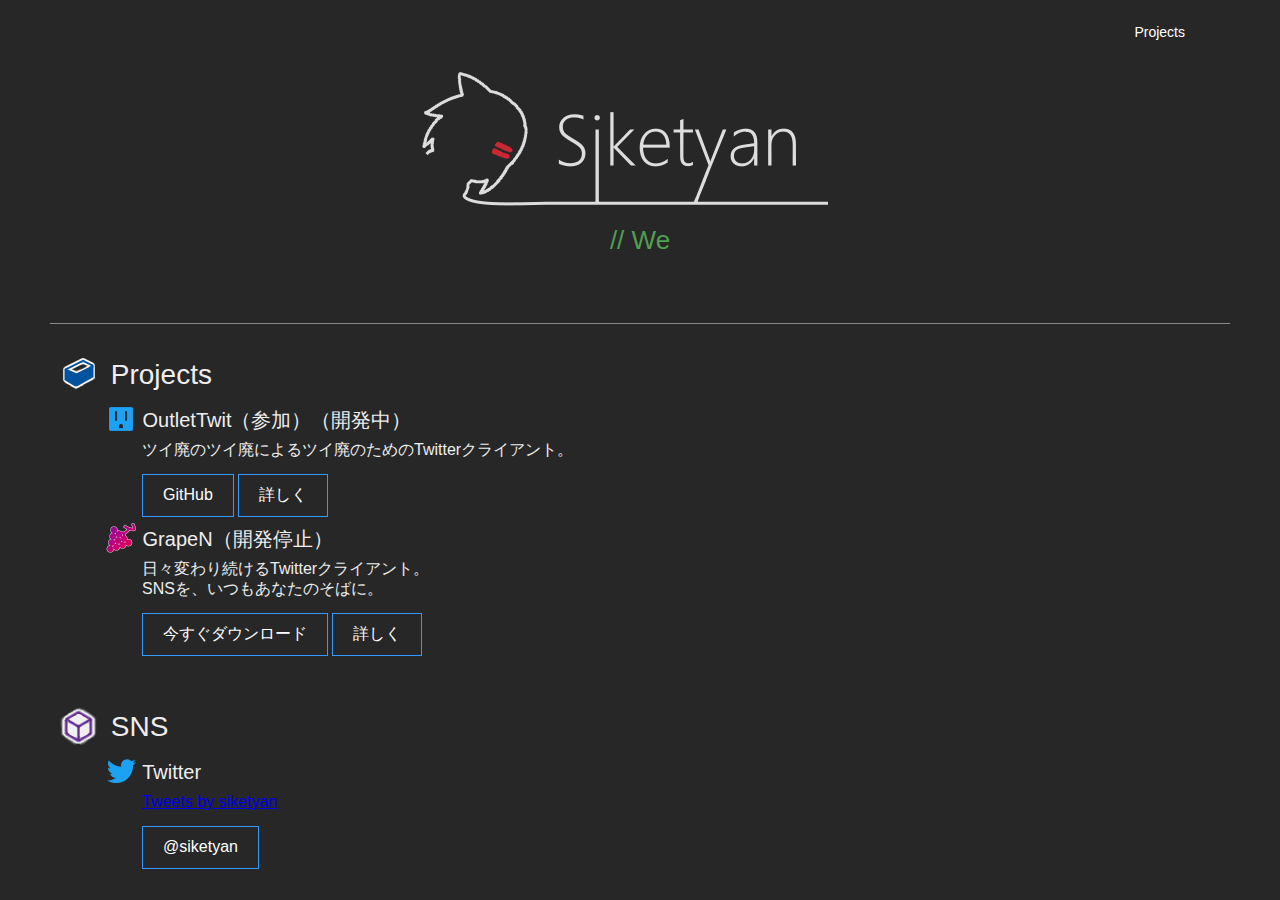
==== index.html @ 634c2048 "GrapeN開発停止の表記を追加" ====
<!DOCTYPE html>
<html lang="ja">
  <head>
    <meta charset="utf-8" />
    <title>Siketyan</title>
    <link rel="stylesheet" href="/css/reset.min.css" />
    <link rel="stylesheet" href="/css/style.css" />
    <script type="text/javascript" src="//code.jquery.com/jquery-2.2.4.min.js"></script>
    <script type="text/javascript" src="/js/intro.js"></script>
  </head>
  <body>
    <header class="menu">
      <div class="wrapper">
        <ul class="menu-list menu-right">
          <li>Projects</li>
        </ul>
      </div>
    </header>
    <div class="intro" align="center">
      <img src="/img/logo.png">
      <h1 id="intro-text">Web Designer, Software Developer</h1>
      <hr class="intro-hr">
    </div>
    <div class="wrapper">
      <h2><img src="/img/variable.png"> Projects</h2>
  
      <h3 class="depth-1"><img src="/img/outlettwit.png" width="32"> OutletTwit（参加）（開発中）</h3>
      <p class="depth-2">
        ツイ廃のツイ廃によるツイ廃のためのTwitterクライアント。<br>
        <a href="//github.com/outlettwit/outlettwit-for-windows" target="_blank" class="button">GitHub</a>
        <a href="//twitter.com/outlettwit" target="_blank" class="button">詳しく</a>
      </p>
      
      <h3 class="depth-1"><img src="/img/grapen.png" width="32"> GrapeN（開発停止）</h3>
      <p class="depth-2">
        日々変わり続けるTwitterクライアント。<br>
        SNSを、いつもあなたのそばに。<br>
        <a href="//dl.sikeserver.com/pub/GrapeN/latest" target="_blank" class="button">今すぐダウンロード</a>
        <a href="/grapen/" class="button">詳しく</a>
      </p>
      <br>


      <h2><img src="/img/method.png"> SNS</h2>

      <h3 class="depth-1"><img src="/img/twitter.png" width="32"> Twitter</h3>
      <p class="depth-2">
        <a class="twitter-timeline" data-lang="ja" data-theme="dark" data-tweet-limit="3"
           data-chrome="noheader nofooter transparent" href="https://twitter.com/siketyan">
          Tweets by siketyan
        </a><br>
        <a href="//twitter.com/siketyan" target="_blank" class="button">@siketyan</a>
      </p>
    </div>

    <script async src="//platform.twitter.com/widgets.js" charset="utf-8"></script>
  </body>
</html>
---- css/style.css ----
/* elements */
* {
  font-family: 'Segoe UI', 'Meiryo UI', 'Meiryo', sans-serif;
}

body {
  background-color: #272727;
  color: #EEE;
  width: 100%;
}

h2, h3 {
  font-family: 'Segoe UI Light', 'Yu Gothic UI Light', 'Meiryo UI', 'Meiryo', sans-serif;
  font-weight: normal;
  font-size: 28px;
  margin-top: 30px;
}

h3 {
  font-size: 20px;
  margin-top: 10px;
}

h2 img, h3 img {
  vertical-align: middle;
  margin-top: -5px;
}

p {
  line-height: 1.3em;
  margin: 5px 0;
}

/* ids */
#intro-text {
  font-family: 'Consolas', 'Segoe UI Light', 'Yu Gothic UI', 'Meiryo', sans-serif;
  font-size: 26px;
  font-weight: lighter;
}

#intro-text.comment {
  color: #519F50;
}

/* classes */
.button {
  border: #3399FF 1px solid;
  color: #FFF;
  display: inline-block;
  padding: 10px 20px;
  text-decoration: none;
  margin-top: 13px;
}

.button:hover {
  cursor: pointer;
  background-color: #333;
}

.card {
  background-color: #DDD;
  border-radius: 7px;
  color: #222;
  margin: 15px 100px;
  min-height: 50px;
  padding: 20px 40px;
}

.depth-1 {
  margin-left: 50px;
}

.depth-2 {
  margin-left: 87px;
}

.intro {
  width: 100%;
  padding: 0;
}

.intro-hr {
  border-color: #888;
  margin: 70px 50px 0px 50px;
  max-width: 1280px;
}

.menu {
  background-color: #272727;
  height: 64px;
}

.menu-static {
  position: absolute;
  top: 0;
  left: 0;
  right: 0;
}

.menu-transperent {
  background-color: transparent;
}

.menu-list {
  display: inline-block;
  float: left;
  font-size: 0;
  max-height: 64px;
  overflow: hidden;
  width: 50%;
}

.menu-list > li {
  color: #FFF;
  display: inline-block;
  font-size: 14px;
  padding: 25px 40px;
  zoom: 1;
}

.menu-list > li:hover {
  cursor: pointer;
  background-color: #333;
}

.menu-right {
  float: right;
  text-align: right;
}

.menu-header {
  font-size: 18px !important;
  padding: 23px 40px !important;
}

.wrapper {
  margin: auto;
}

/* media queries */
@media (max-width: 768px) {

}

@media (min-width: 768px) and (max-width: 992px) {
  .wrapper {
    width: 750px;
  }
}

@media (min-width: 992px) and (max-width: 1200px) {
  .wrapper {
    width: 970px;
  }
}

@media (min-width: 1200px) {
  .wrapper {
    width: 1170px;
  }
}
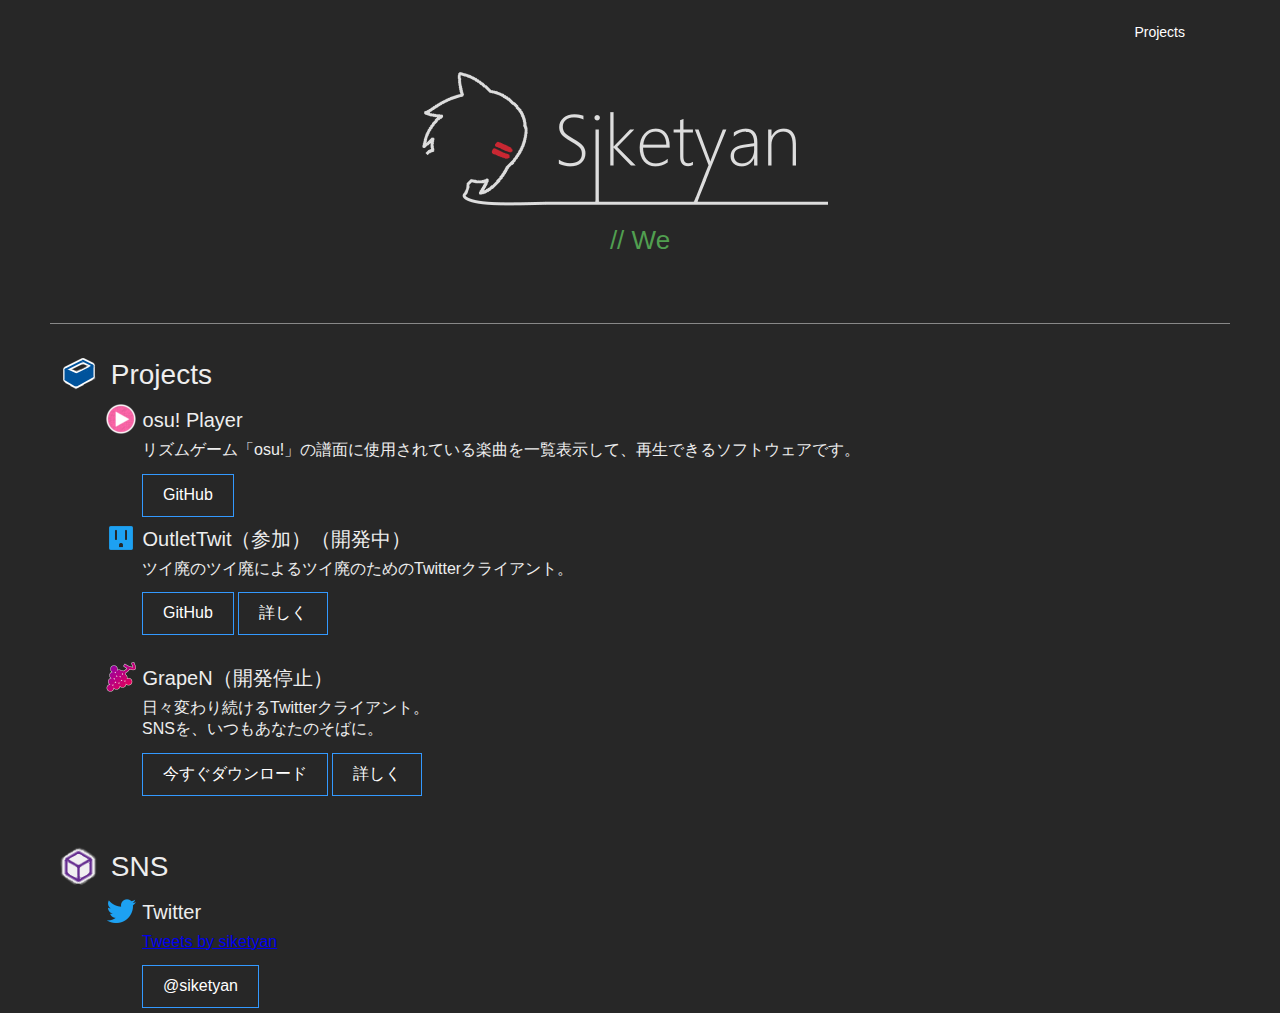
==== commit 83970675: "osu! Playerを追加" ====
--- a/index.html
+++ b/index.html
@@ -24,12 +24,19 @@
     <div class="wrapper">
       <h2><img src="/img/variable.png"> Projects</h2>
   
+      <h3 class="depth-1"><img src="/img/osu-player.png"> osu! Player</h3>
+      <p class="depth-2">
+        リズムゲーム「osu!」の譜面に使用されている楽曲を一覧表示して、再生できるソフトウェアです。<br>
+        <a href="//github.com/Siketyan/osu-Player" target="_blank" class="button">GitHub</a>
+      <br>
+  
       <h3 class="depth-1"><img src="/img/outlettwit.png" width="32"> OutletTwit（参加）（開発中）</h3>
       <p class="depth-2">
         ツイ廃のツイ廃によるツイ廃のためのTwitterクライアント。<br>
         <a href="//github.com/outlettwit/outlettwit-for-windows" target="_blank" class="button">GitHub</a>
         <a href="//twitter.com/outlettwit" target="_blank" class="button">詳しく</a>
       </p>
+      <br>
       
       <h3 class="depth-1"><img src="/img/grapen.png" width="32"> GrapeN（開発停止）</h3>
       <p class="depth-2">
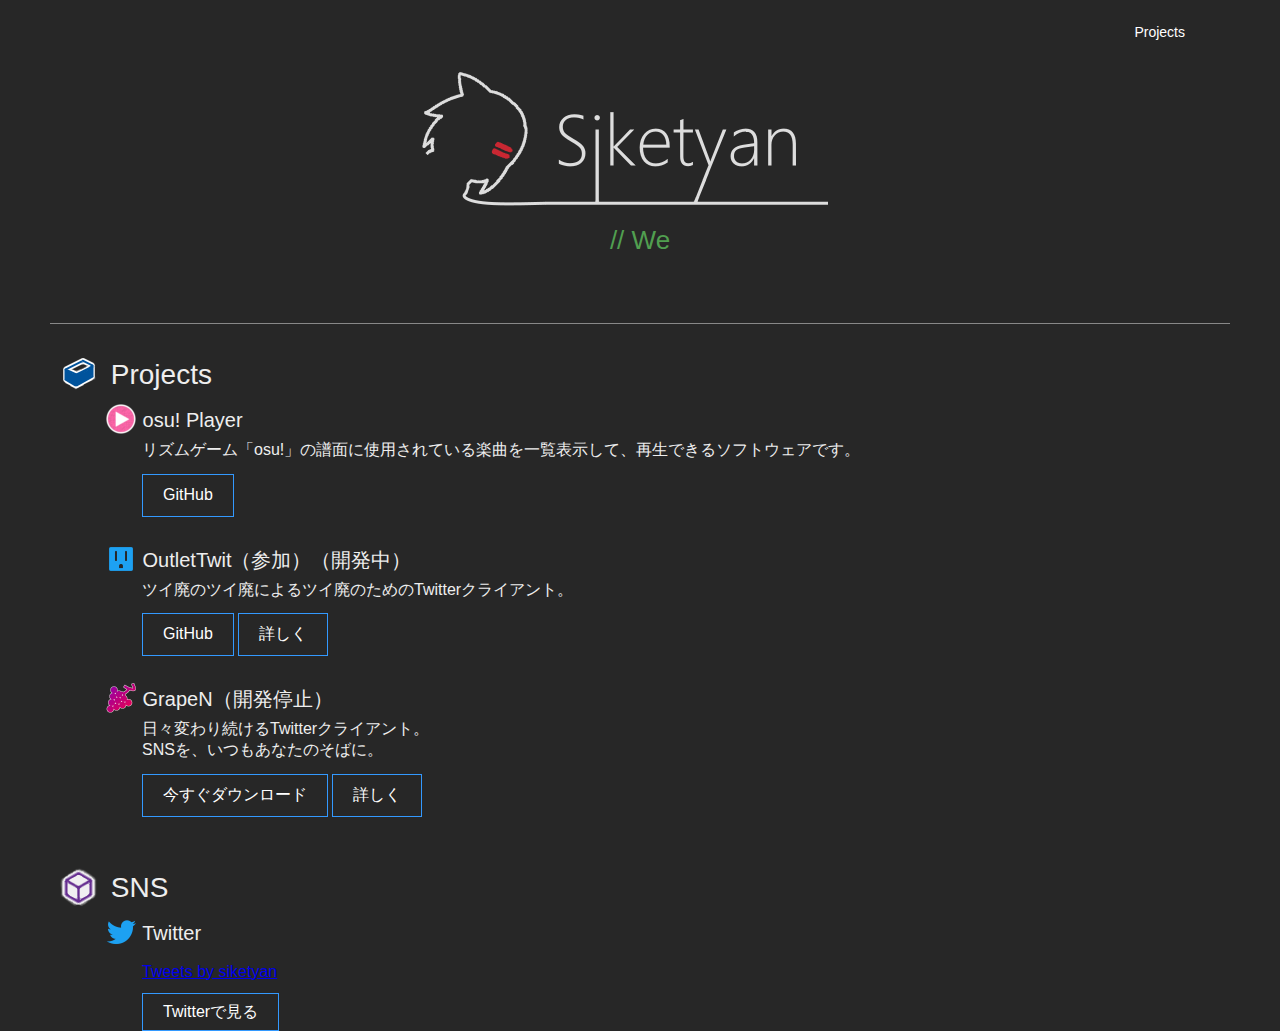
==== commit 0f4e107b: "Twitterタイムラインの余白とボタンを修正" ====
--- a/index.html
+++ b/index.html
@@ -28,6 +28,7 @@
       <p class="depth-2">
         リズムゲーム「osu!」の譜面に使用されている楽曲を一覧表示して、再生できるソフトウェアです。<br>
         <a href="//github.com/Siketyan/osu-Player" target="_blank" class="button">GitHub</a>
+      </p>
       <br>
   
       <h3 class="depth-1"><img src="/img/outlettwit.png" width="32"> OutletTwit（参加）（開発中）</h3>
@@ -51,13 +52,20 @@
       <h2><img src="/img/method.png"> SNS</h2>
 
       <h3 class="depth-1"><img src="/img/twitter.png" width="32"> Twitter</h3>
-      <p class="depth-2">
-        <a class="twitter-timeline" data-lang="ja" data-theme="dark" data-tweet-limit="3"
-           data-chrome="noheader nofooter transparent" href="https://twitter.com/siketyan">
-          Tweets by siketyan
-        </a><br>
-        <a href="//twitter.com/siketyan" target="_blank" class="button">@siketyan</a>
-      </p>
+      <br>
+      <div class="depth-2" style="max-width:512px;">
+        <div class="row">
+          <div class="col-md-5">
+            <a class="twitter-timeline" data-lang="ja" data-theme="dark" data-tweet-limit="5"
+               data-chrome="noheader nofooter transparent" href="https://twitter.com/siketyan">
+              Tweets by siketyan
+            </a><br>
+          </div>
+          <div class="col-md-7">
+            <a href="//twitter.com/siketyan" target="_blank" class="button">Twitterで見る</a>
+          </div>
+        </div>
+      </div>
     </div>
 
     <script async src="//platform.twitter.com/widgets.js" charset="utf-8"></script>
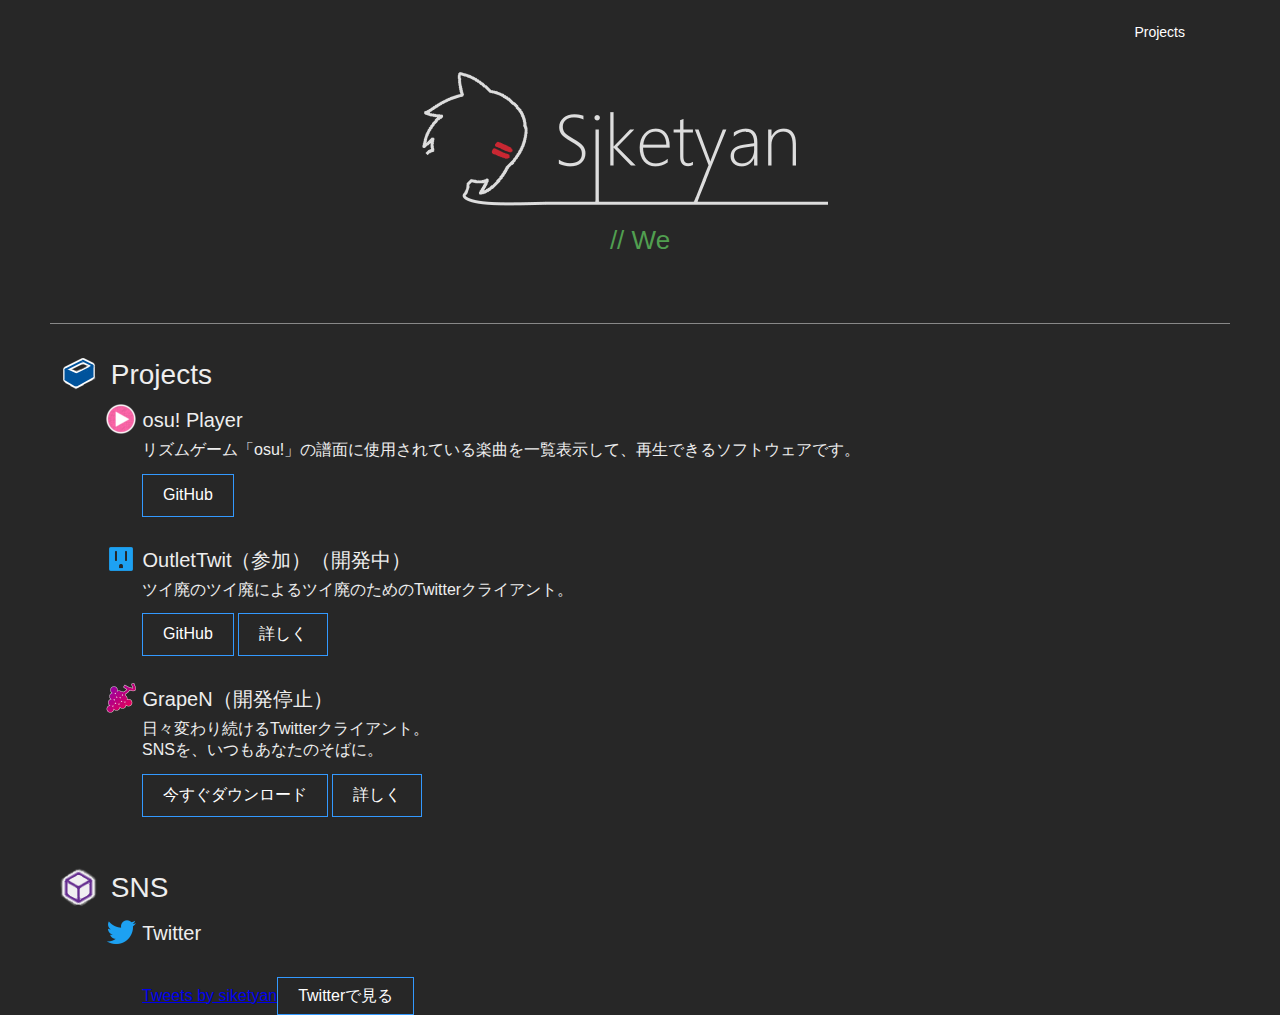
==== commit 3f25ce67: "BootStrapじゃないことに気づいた" ====
--- a/index.html
+++ b/index.html
@@ -53,18 +53,20 @@
 
       <h3 class="depth-1"><img src="/img/twitter.png" width="32"> Twitter</h3>
       <br>
-      <div class="depth-2" style="max-width:512px;">
-        <div class="row">
-          <div class="col-md-5">
-            <a class="twitter-timeline" data-lang="ja" data-theme="dark" data-tweet-limit="5"
-               data-chrome="noheader nofooter transparent" href="https://twitter.com/siketyan">
-              Tweets by siketyan
-            </a><br>
-          </div>
-          <div class="col-md-7">
-            <a href="//twitter.com/siketyan" target="_blank" class="button">Twitterで見る</a>
-          </div>
-        </div>
+      <div class="depth-2">
+        <table>
+          <tr>
+            <td style="max-width:512px">
+              <a class="twitter-timeline" data-lang="ja" data-theme="dark" data-tweet-limit="5"
+                 data-chrome="noheader nofooter transparent" href="https://twitter.com/siketyan">
+                Tweets by siketyan
+              </a><br>
+            </td>
+            <td>
+              <a href="//twitter.com/siketyan" target="_blank" class="button">Twitterで見る</a>
+            </td>
+          </tr>
+        </table>
       </div>
     </div>
 
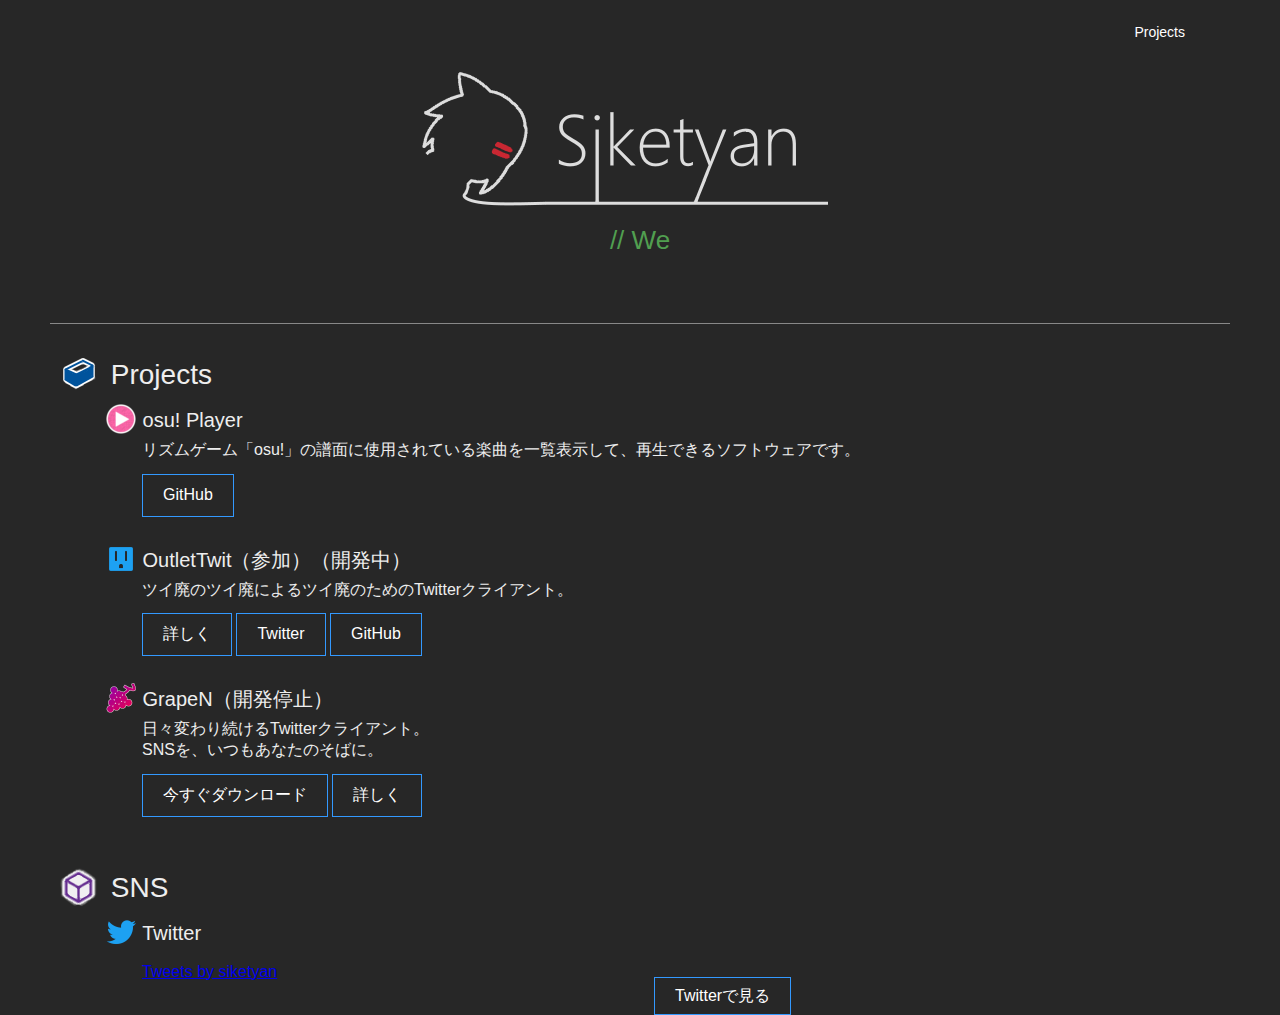
==== commit b4f8d0d3: "outlettwit.github.ioへのリンクを追加" ====
--- a/index.html
+++ b/index.html
@@ -34,8 +34,9 @@
       <h3 class="depth-1"><img src="/img/outlettwit.png" width="32"> OutletTwit（参加）（開発中）</h3>
       <p class="depth-2">
         ツイ廃のツイ廃によるツイ廃のためのTwitterクライアント。<br>
+        <a href="//outlettwit.github.io" target="_blank" class="button">詳しく</a>
+        <a href="//twitter.com/outlettwit" target="_blank" class="button">Twitter</a>
         <a href="//github.com/outlettwit/outlettwit-for-windows" target="_blank" class="button">GitHub</a>
-        <a href="//twitter.com/outlettwit" target="_blank" class="button">詳しく</a>
       </p>
       <br>
       
@@ -56,13 +57,13 @@
       <div class="depth-2">
         <table>
           <tr>
-            <td style="max-width:512px">
+            <td style="width:512px">
               <a class="twitter-timeline" data-lang="ja" data-theme="dark" data-tweet-limit="5"
                  data-chrome="noheader nofooter transparent" href="https://twitter.com/siketyan">
                 Tweets by siketyan
               </a><br>
             </td>
-            <td>
+            <td style="vertical-align:top">
               <a href="//twitter.com/siketyan" target="_blank" class="button">Twitterで見る</a>
             </td>
           </tr>
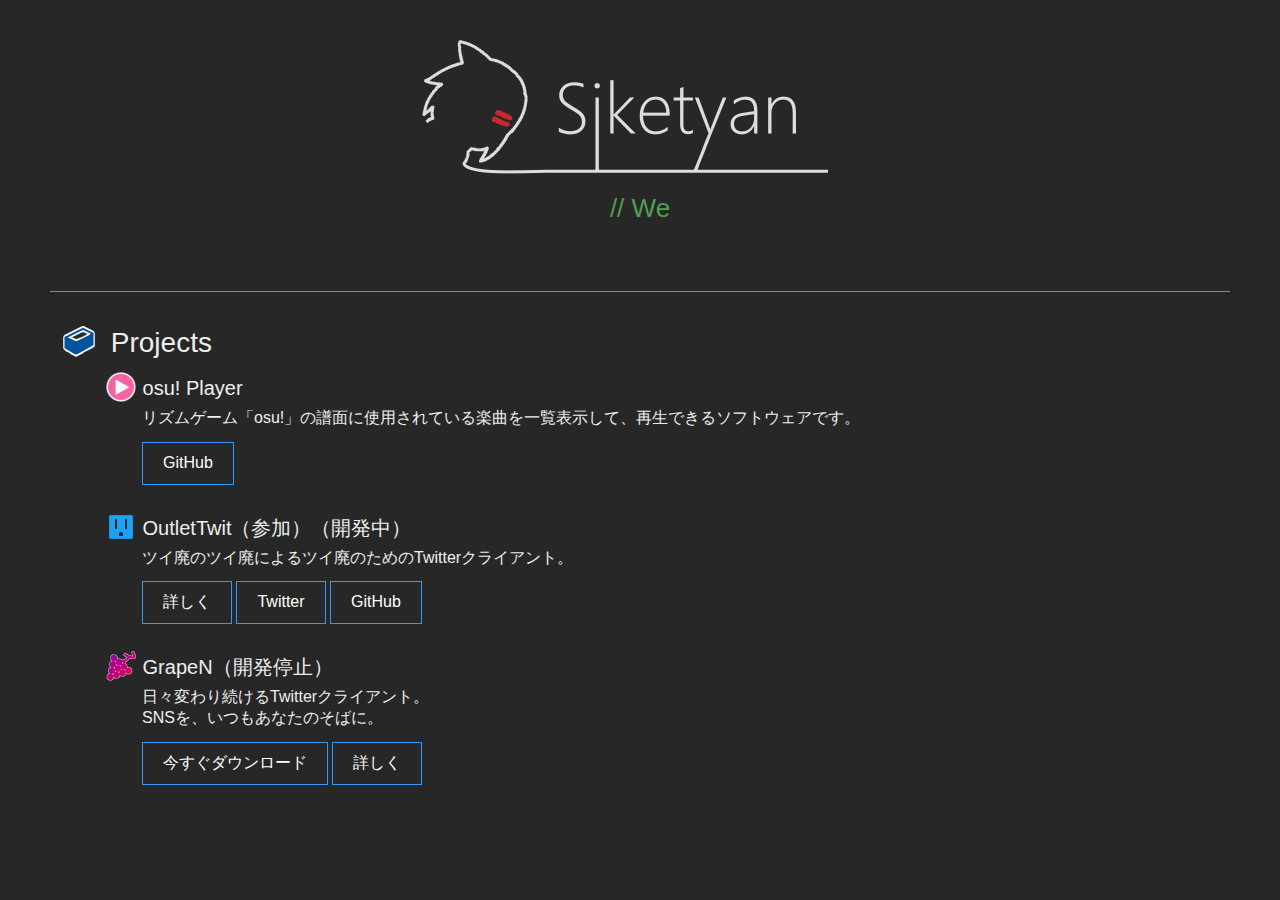
==== commit c7ec9f02: "Remove Header" ====
--- a/index.html
+++ b/index.html
@@ -9,13 +9,7 @@
     <script type="text/javascript" src="/js/intro.js"></script>
   </head>
   <body>
-    <header class="menu">
-      <div class="wrapper">
-        <ul class="menu-list menu-right">
-          <li>Projects</li>
-        </ul>
-      </div>
-    </header>
+    <br><br>
     <div class="intro" align="center">
       <img src="/img/logo.png">
       <h1 id="intro-text">Web Designer, Software Developer</h1>
@@ -47,30 +41,5 @@
         <a href="//dl.sikeserver.com/pub/GrapeN/latest" target="_blank" class="button">今すぐダウンロード</a>
         <a href="/grapen/" class="button">詳しく</a>
       </p>
-      <br>
-
-
-      <h2><img src="/img/method.png"> SNS</h2>
-
-      <h3 class="depth-1"><img src="/img/twitter.png" width="32"> Twitter</h3>
-      <br>
-      <div class="depth-2">
-        <table>
-          <tr>
-            <td style="width:512px">
-              <a class="twitter-timeline" data-lang="ja" data-theme="dark" data-tweet-limit="5"
-                 data-chrome="noheader nofooter transparent" href="https://twitter.com/siketyan">
-                Tweets by siketyan
-              </a><br>
-            </td>
-            <td style="vertical-align:top">
-              <a href="//twitter.com/siketyan" target="_blank" class="button">Twitterで見る</a>
-            </td>
-          </tr>
-        </table>
-      </div>
-    </div>
-
-    <script async src="//platform.twitter.com/widgets.js" charset="utf-8"></script>
   </body>
-</html>+</html>
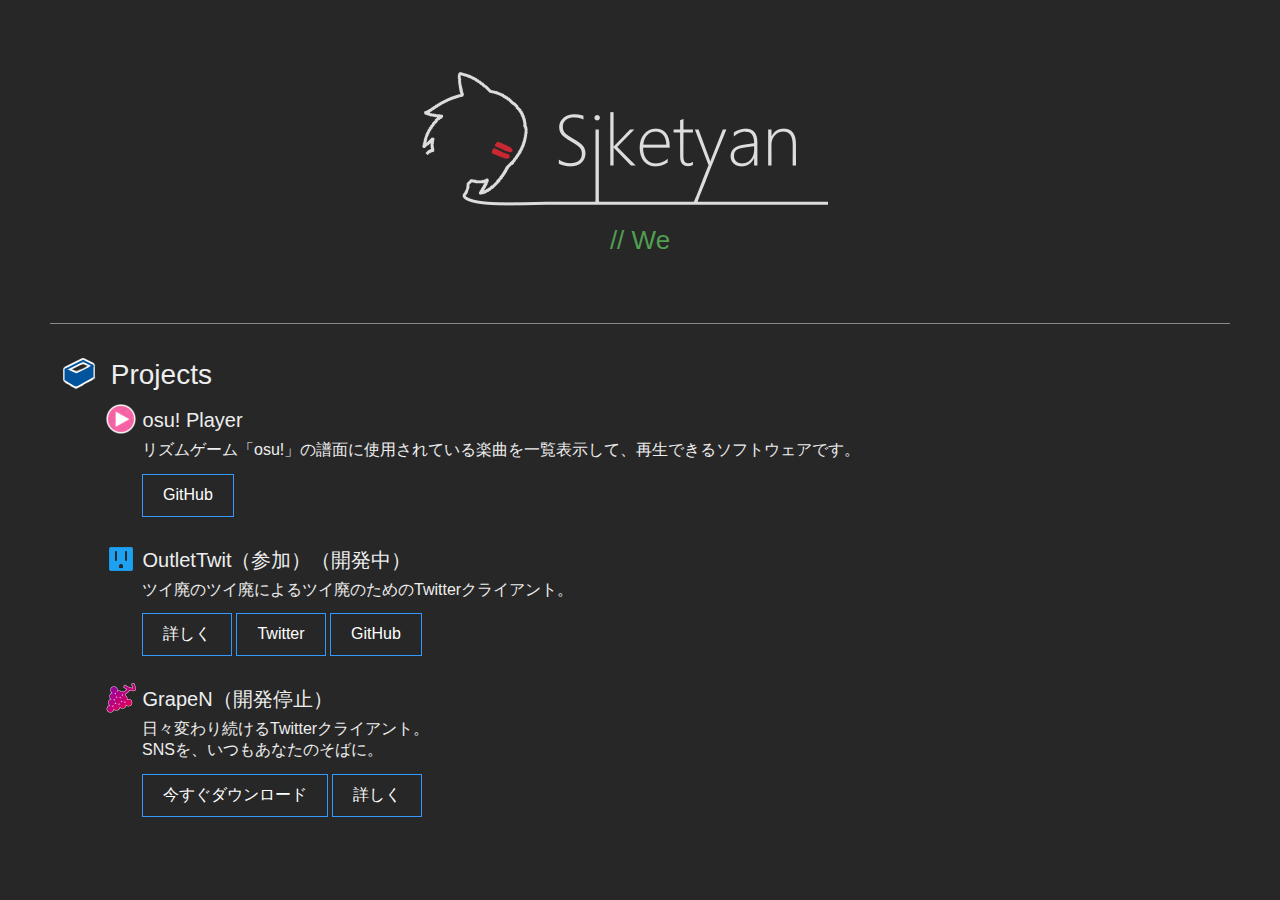
==== commit a1121c86: "Add Margin" ====
--- a/index.html
+++ b/index.html
@@ -9,7 +9,7 @@
     <script type="text/javascript" src="/js/intro.js"></script>
   </head>
   <body>
-    <br><br>
+    <br><br><br><br>
     <div class="intro" align="center">
       <img src="/img/logo.png">
       <h1 id="intro-text">Web Designer, Software Developer</h1>
